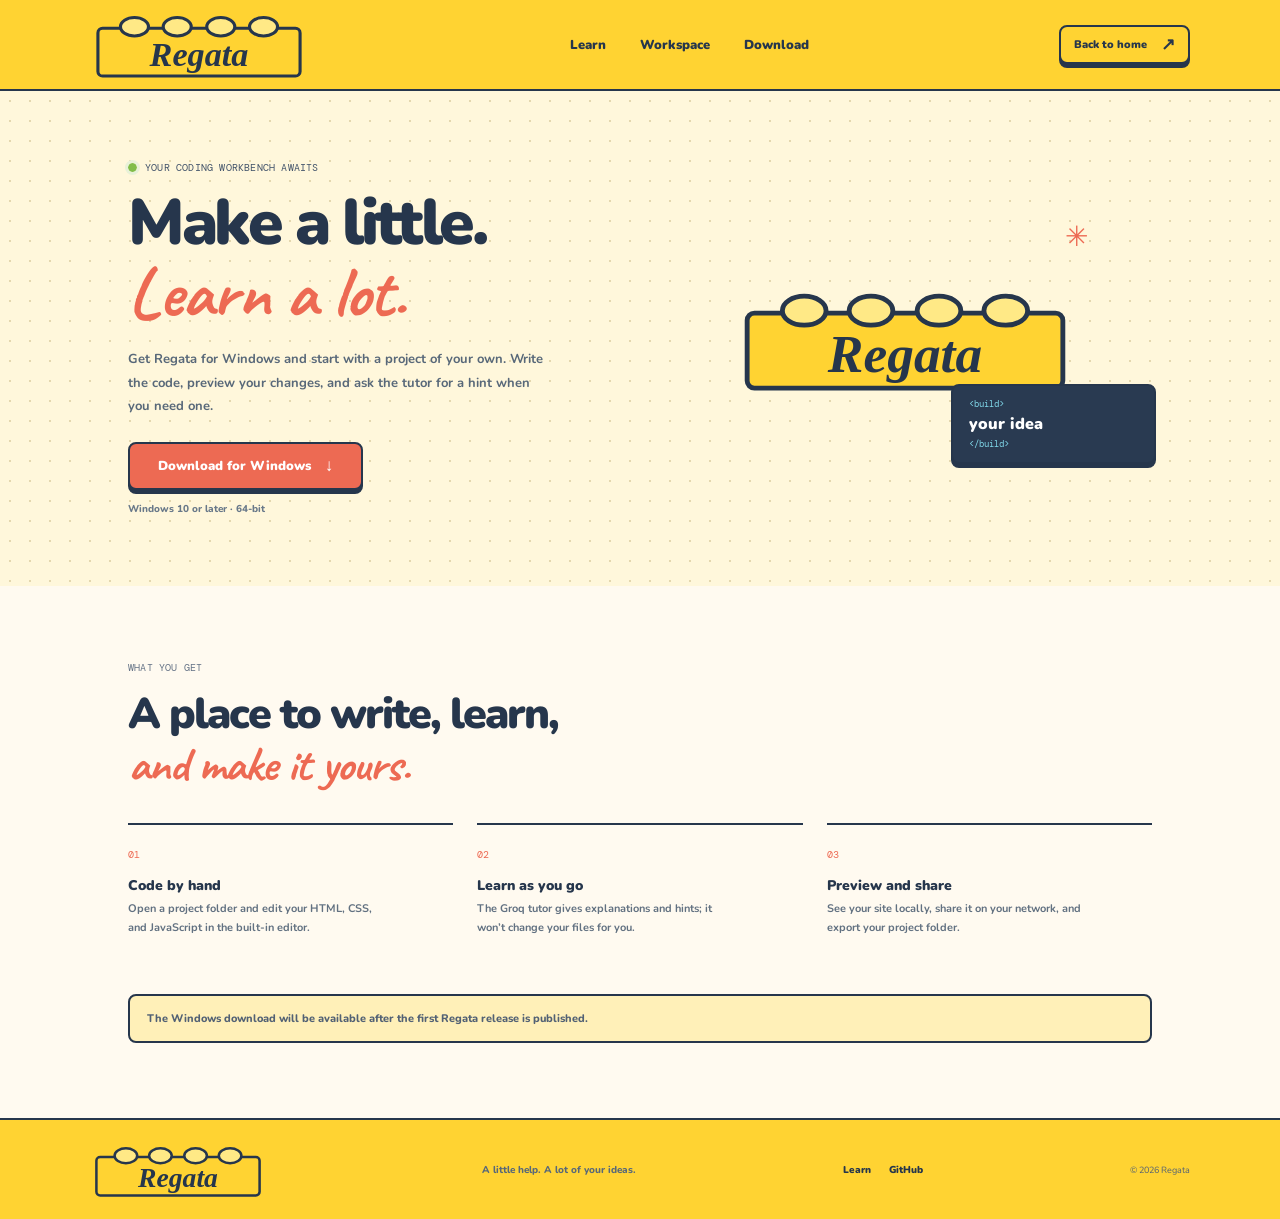
==== site/download.html @ 0239202b "Build Regata coding workspace and public site Co-authored-by: Copilot <223556219+Copilot@users.norep" ====
<!doctype html>
<html lang="en">
<head>
  <meta charset="utf-8">
  <meta name="viewport" content="width=device-width, initial-scale=1">
  <meta name="theme-color" content="#ffd332">
  <meta name="description" content="Download Regata for Windows and start learning by building real web projects.">
  <title>Download Regata</title>
  <link rel="icon" href="regata-mark.svg" type="image/svg+xml">
  <link rel="stylesheet" href="styles.css">
  <script src="site.js" defer></script>
</head>
<body>
  <header class="topbar">
    <a class="brand" href="index.html" aria-label="Regata home"><img src="regata-mark.svg" alt=""></a>
    <nav aria-label="Main navigation"><a href="index.html#learn">Learn</a><a href="index.html#workspace">Workspace</a><a href="download.html" aria-current="page">Download</a></nav>
    <a class="button button-small" href="index.html">Back to home <span aria-hidden="true">↗</span></a>
  </header>
  <main>
    <section class="download-hero">
      <div>
        <p class="eyebrow"><span class="status-dot"></span> Your coding workbench awaits</p>
        <h1>Make a little.<br><span class="accent-script">Learn a lot.</span></h1>
        <p class="download-intro">Get Regata for Windows and start with a project of your own. Write the code, preview your changes, and ask the tutor for a hint when you need one.</p>
        <a class="button button-coral download-button" data-release-link href="#download-note">Download for Windows <span aria-hidden="true">↓</span></a>
        <p class="download-meta">Windows 10 or later · 64-bit</p>
      </div>
      <div class="download-brick-art" aria-hidden="true">
        <img src="regata-mark.svg" alt="">
        <div class="download-code"><span>&lt;build&gt;</span><b>your idea</b><span>&lt;/build&gt;</span></div>
        <span class="download-spark">✳</span>
      </div>
    </section>
    <section class="download-details">
      <p class="eyebrow eyebrow-dark">What you get</p>
      <h2>A place to write, learn,<br><span class="accent-script">and make it yours.</span></h2>
      <div class="download-grid">
        <article><b>01</b><h3>Code by hand</h3><p>Open a project folder and edit your HTML, CSS, and JavaScript in the built-in editor.</p></article>
        <article><b>02</b><h3>Learn as you go</h3><p>The Groq tutor gives explanations and hints; it won’t change your files for you.</p></article>
        <article><b>03</b><h3>Preview and share</h3><p>See your site locally, share it on your network, and export your project folder.</p></article>
      </div>
      <p class="download-note" id="download-note" data-download-note>The Windows download will be available after the first Regata release is published.</p>
    </section>
  </main>
  <footer class="footer">
    <a class="brand" href="index.html" aria-label="Regata home"><img src="regata-mark.svg" alt=""></a>
    <p>A little help. A lot of your ideas.</p>
    <div><a href="index.html">Learn</a><a href="https://github.com/">GitHub</a></div>
    <small>© <span data-year></span> Regata</small>
  </footer>
</body>
</html>
---- site/styles.css ----
@import url('https://fonts.googleapis.com/css2?family=Caveat:wght@600;700&family=DM+Mono:wght@400;500&family=Nunito:wght@400;600;700;800;900&display=swap');

:root {
  --ink: #26364c;
  --muted: #647284;
  --paper: #fffaf0;
  --yellow: #ffd332;
  --blue: #54c6e8;
  --coral: #ed6a53;
  --green: #9bd36c;
  --line: #dcd7ca;
  --body: "Nunito", "Segoe UI", sans-serif;
  --code: "DM Mono", Consolas, monospace;
  --hand: "Caveat", "Segoe Print", cursive;
}

* { box-sizing: border-box; }
html { scroll-behavior: smooth; }
body { margin: 0; background: var(--paper); color: var(--ink); font-family: var(--body); -webkit-font-smoothing: antialiased; }
a { color: inherit; text-decoration: none; }
button, input { font: inherit; }
h1, h2, h3, p { margin-top: 0; }
.topbar { height: 91px; padding: 0 7%; display: flex; align-items: center; justify-content: space-between; gap: 25px; background: var(--yellow); border-bottom: 2px solid var(--ink); }
.brand { display: flex; align-items: center; flex: 0 0 230px; height: 80px; }
.brand img { display: block; width: 218px; height: 78px; object-fit: contain; }
.topbar nav { display: flex; align-items: center; gap: 34px; font-size: 13px; font-weight: 900; }
.topbar nav a:hover, .footer a:hover { color: var(--coral); }
.button { min-height: 48px; padding: 0 19px; display: inline-flex; align-items: center; justify-content: center; gap: 14px; border: 2px solid var(--ink); border-radius: 8px; background: var(--yellow); box-shadow: 0 4px 0 var(--ink); font-size: 13px; font-weight: 900; transition: transform .16s ease, box-shadow .16s ease; }
.button:hover { transform: translateY(2px); box-shadow: 0 2px 0 var(--ink); }
.button-small { min-height: 39px; padding: 0 13px; font-size: 11px; }
.button-coral { background: var(--coral); color: #fff; }
.button-yellow { background: var(--yellow); }
.button span { font-size: 17px; }
.hero { min-height: 615px; padding: 78px 9% 67px; display: grid; grid-template-columns: .95fr 1.05fr; align-items: center; gap: 42px; overflow: hidden; background-color: var(--paper); background-image: radial-gradient(#dfd8c6 1px, transparent 1px); background-size: 21px 21px; }
.hero-copy { max-width: 555px; }
.eyebrow { margin-bottom: 17px; display: flex; align-items: center; gap: 8px; color: #42536a; font: 10px var(--code); letter-spacing: .2px; text-transform: uppercase; }
.status-dot { width: 9px; height: 9px; border-radius: 50%; display: inline-block; background: #81bd4a; outline: 3px solid #e8f1d8; }
.hero h1, .download-hero h1 { margin: 0; font-size: clamp(46px, 5.3vw, 72px); font-weight: 900; line-height: 1.02; letter-spacing: -3.4px; }
.accent-script { color: var(--coral); font-family: var(--hand); font-size: 1.12em; font-weight: 700; letter-spacing: -1px; }
.hero-intro { max-width: 445px; margin: 22px 0 25px; color: #586879; font-size: 15px; font-weight: 700; line-height: 1.8; }
.hero-actions { display: flex; align-items: center; flex-wrap: wrap; gap: 21px; }
.text-link { font-size: 12px; font-weight: 900; }
.text-link span { margin-left: 5px; }
.hero-note { margin-top: 23px; color: #657384; font-size: 10px; font-weight: 800; }
.mini-studs { margin-right: 7px; color: #e5a900; letter-spacing: 1px; }
.workbench-art { min-height: 400px; position: relative; display: grid; place-items: center; }
.editor-card { z-index: 1; width: min(515px, 100%); overflow: hidden; border: 2px solid var(--ink); border-radius: 10px; background: #fff; box-shadow: 0 7px 0 var(--ink); }
.editor-chrome { height: 41px; padding: 0 13px; display: flex; align-items: center; gap: 15px; border-bottom: 1px solid #d6dbe0; background: #f9f8f2; color: #526174; font: 9px var(--code); }
.chrome-dots { display: flex; gap: 5px; }
.chrome-dots i { width: 9px; height: 9px; border: 1px solid var(--ink); border-radius: 50%; background: var(--coral); }
.chrome-dots i:nth-child(2) { background: var(--yellow); }
.chrome-dots i:nth-child(3) { background: var(--green); }
.save-state { margin-left: auto; color: #689149; }
.editor-body { min-height: 260px; display: grid; grid-template-columns: 128px 1fr; }
.file-rail { padding: 17px 11px; display: flex; flex-direction: column; gap: 13px; border-right: 1px solid #d6dbe0; background: #f7f7f2; color: #566578; font: 9px var(--code); }
.file-rail b { margin-bottom: 2px; color: #83909b; font-size: 8px; }
.file-rail span:first-of-type { color: #b94f3e; }
.rail-brick { margin-top: auto; padding: 8px 4px; border: 1px solid var(--ink); border-radius: 4px; background: #ffe98d; color: #b17800; text-align: center; font-size: 11px; letter-spacing: 2px; }
.code-sample { padding: 20px 14px; display: grid; grid-template-columns: 20px 1fr; align-content: start; gap: 12px 9px; background: #293a51; color: #eff5f5; font: 10px/1.6 var(--code); }
.line-no { color: #91a0b0; text-align: right; }
.code-sample code { font: inherit; }
.code-sample code i { color: #83d8ed; font-style: normal; }
.code-sample code em { color: #f8d66d; font-style: normal; }
.preview-strip { grid-column: 1 / -1; margin-top: 11px; padding: 11px 12px; display: grid; gap: 4px; border: 1px solid #53677d; border-radius: 6px; background: #35485f; }
.preview-strip span { margin-bottom: 2px; color: #bbcfde; font-size: 7px; }
.preview-strip strong { color: #fff; font: 800 17px var(--body); }
.preview-strip small { color: #c7d2dc; font: 9px var(--body); }
.tutor-note { position: absolute; z-index: 2; right: -15px; bottom: 12px; width: 280px; min-height: 67px; padding: 11px; display: flex; align-items: center; gap: 11px; border: 2px solid var(--ink); border-radius: 9px; background: #c4edfa; box-shadow: 0 4px 0 var(--ink); }
.tutor-face { width: 34px; height: 34px; display: grid; place-items: center; border: 2px solid var(--ink); border-radius: 50%; background: var(--yellow); font: 900 18px var(--body); }
.tutor-note b, .tutor-note small { display: block; }
.tutor-note b { font-size: 10px; }
.tutor-note small { margin-top: 3px; color: #516173; font-size: 9px; }
.floating-brick { position: absolute; padding: 7px 9px; border: 2px solid var(--ink); border-radius: 5px; background: var(--yellow); color: #a97909; font-size: 12px; letter-spacing: 2px; }
.brick-one { top: 21px; right: 3%; }
.brick-two { left: 3%; bottom: 52px; background: var(--coral); color: white; }
.burst { position: absolute; top: 42px; left: 12%; color: var(--coral); font-size: 28px; }
.promise-strip { min-height: 76px; padding: 14px 8%; display: flex; align-items: center; justify-content: space-around; gap: 15px; border-top: 2px solid var(--ink); border-bottom: 2px solid var(--ink); background: var(--yellow); }
.promise-strip p { margin: 0; font-size: 12px; font-weight: 900; text-align: center; }
.promise-strip span { color: var(--coral); font-size: 19px; }
.section { padding: 91px 9%; }
.section-heading { display: flex; align-items: flex-end; justify-content: space-between; gap: 34px; }
.eyebrow-dark { color: #667487; }
.section h2, .workspace-section h2, .download-details h2 { margin: 0; font-size: clamp(34px, 4vw, 49px); font-weight: 900; line-height: 1.1; letter-spacing: -2px; }
.section-copy { width: 315px; margin: 0 0 5px; color: #5f6e7c; font-size: 12px; font-weight: 700; line-height: 1.8; }
.lesson-grid { margin-top: 39px; display: grid; grid-template-columns: repeat(3, 1fr); gap: 17px; }
.lesson-card { min-height: 307px; padding: 19px; border: 2px solid var(--ink); border-radius: 10px; box-shadow: 0 4px 0 var(--ink); }
.lesson-yellow { background: #ffeda7; }
.lesson-blue { background: #c5effa; }
.lesson-green { background: #d4edbb; }
.lesson-number { display: block; color: #566477; font: 8px var(--code); }
.lesson-shape { width: 70px; height: 68px; margin: 21px 0 19px; display: grid; place-items: center; border: 2px solid var(--ink); border-radius: 8px; box-shadow: 0 4px 0 var(--ink); color: var(--ink); font-size: 27px; font-weight: 900; }
.shape-yellow { background: var(--yellow); }
.shape-blue { background: var(--blue); }
.shape-green { background: var(--green); }
.lesson-card h3 { margin: 0 0 7px; font-size: 16px; font-weight: 900; }
.lesson-card p { min-height: 44px; margin-bottom: 14px; color: #566477; font-size: 11px; font-weight: 700; line-height: 1.65; }
.lesson-card a { font-size: 10px; font-weight: 900; }
.lesson-card a span { margin-left: 5px; color: var(--coral); }
.workspace-section { padding: 79px 9%; display: grid; grid-template-columns: .9fr 1.1fr; align-items: center; gap: 70px; background: #293a51; color: #fffaf0; }
.workspace-section .eyebrow { color: #dce5eb; }
.workspace-section .accent-script { color: #ffd951; }
.workspace-copy > p:not(.eyebrow) { max-width: 410px; margin: 20px 0 23px; color: #d6e0e5; font-size: 12px; font-weight: 700; line-height: 1.85; }
.feature-list { border-top: 1px solid #788493; }
.feature-list article { min-height: 79px; display: flex; align-items: center; gap: 13px; border-bottom: 1px solid #788493; }
.feature-icon { width: 37px; height: 37px; flex: 0 0 37px; display: grid; place-items: center; border: 2px solid #192c43; border-radius: 7px; color: var(--ink); font-size: 15px; font-weight: 900; }
.icon-blue { background: var(--blue); }
.icon-coral { background: #ff9986; }
.icon-green { background: var(--green); }
.icon-yellow { background: var(--yellow); }
.feature-list h3 { margin: 0 0 3px; color: white; font-size: 12px; font-weight: 900; }
.feature-list p { margin: 0; color: #c5d1d8; font-size: 10px; font-weight: 600; }
.closing { min-height: 355px; padding: 68px 20px; position: relative; overflow: hidden; background: #f4a28e; text-align: center; }
.closing .eyebrow { justify-content: center; }
.closing h2 { margin: 0 0 23px; font-size: clamp(37px, 5vw, 54px); font-weight: 900; line-height: 1.05; letter-spacing: -2px; }
.closing-brick { width: 120px; margin: 0 auto 15px; padding: 6px; border: 2px solid var(--ink); border-radius: 4px; background: var(--yellow); color: #ad7b04; font-size: 10px; letter-spacing: 4px; }
.footer { min-height: 101px; padding: 15px 7%; display: flex; align-items: center; justify-content: space-between; gap: 20px; background: var(--yellow); border-top: 2px solid var(--ink); }
.footer .brand { height: 67px; flex-basis: 185px; }
.footer .brand img { width: 176px; height: 65px; }
.footer p { margin: 0; color: #586879; font-size: 10px; font-weight: 800; }
.footer > div { display: flex; gap: 18px; font-size: 10px; font-weight: 900; }
.footer small { color: #526174; font-size: 9px; }

.download-hero { min-height: 470px; padding: 70px 10%; display: grid; grid-template-columns: 1fr 1fr; align-items: center; gap: 36px; overflow: hidden; background-color: #fff7db; background-image: radial-gradient(#e4d7ae 1px, transparent 1px); background-size: 20px 20px; }
.download-hero h1 { font-size: clamp(45px, 5vw, 66px); }
.download-intro { max-width: 420px; margin: 19px 0 23px; color: #586879; font-size: 13px; font-weight: 700; line-height: 1.8; }
.download-button { min-width: 235px; }
.download-meta { margin: 12px 0 0; color: #687889; font-size: 10px; font-weight: 800; }
.download-brick-art { min-height: 260px; position: relative; display: grid; place-items: center; }
.download-brick-art > img { width: min(340px, 90%); height: auto; }
.download-code { width: 205px; padding: 12px 16px; position: absolute; right: -4px; bottom: 4px; display: grid; gap: 3px; border: 2px solid var(--ink); border-radius: 8px; background: #293a51; box-shadow: 0 4px 0 var(--ink); font: 9px var(--code); }
.download-code span { color: #80d8ea; }
.download-code b { color: #fff; font: 900 16px var(--body); }
.download-spark { position: absolute; top: 10px; right: 13%; color: var(--coral); font-size: 28px; }
.download-details { padding: 75px 10%; background: var(--paper); }
.download-details h2 { font-size: 43px; }
.download-grid { margin-top: 32px; display: grid; grid-template-columns: repeat(3, 1fr); gap: 24px; }
.download-grid article { min-height: 145px; padding: 17px 0; border-top: 2px solid var(--ink); }
.download-grid article > b { color: var(--coral); font: 10px var(--code); }
.download-grid h3 { margin: 12px 0 5px; font-size: 14px; font-weight: 900; }
.download-grid p { max-width: 260px; margin: 0; color: #627181; font-size: 11px; font-weight: 700; line-height: 1.7; }
.download-note { margin: 26px 0 0; padding: 14px 17px; border: 2px solid var(--ink); border-radius: 8px; background: #fff0b8; color: #526174; font-size: 11px; font-weight: 800; line-height: 1.6; }

@media (max-width: 900px) {
  .topbar { padding: 0 4%; }
  .brand { flex-basis: 180px; }
  .brand img { width: 175px; }
  .hero { padding: 62px 6%; gap: 20px; }
  .hero h1 { font-size: 55px; }
  .section { padding: 72px 6%; }
  .workspace-section { padding: 70px 6%; gap: 35px; }
}
@media (max-width: 650px) {
  .topbar { height: 76px; padding: 0 4%; gap: 8px; }
  .brand { height: 70px; flex: 0 0 130px; }
  .brand img { width: 128px; height: 65px; }
  .topbar nav { gap: 12px; font-size: 10px; }
  .topbar nav a:nth-child(2) { display: none; }
  .topbar > .button { min-height: 34px; padding: 0 9px; gap: 5px; font-size: 9px; }
  .hero { padding: 54px 7% 42px; grid-template-columns: 1fr; }
  .hero h1, .download-hero h1 { font-size: 51px; }
  .hero-intro { font-size: 13px; }
  .workbench-art { min-height: 335px; margin-top: 3px; }
  .editor-body { grid-template-columns: 103px 1fr; }
  .editor-card { width: 100%; }
  .tutor-note { right: 0; bottom: 0; width: 250px; }
  .brick-one { right: 1%; }
  .brick-two { left: 1%; bottom: 42px; }
  .promise-strip { padding: 11px 5%; gap: 8px; }
  .promise-strip p { font-size: 9px; }
  .promise-strip span { font-size: 13px; flex: 0 0 auto; }
  .section { padding: 59px 7%; }
  .section-heading { align-items: flex-start; flex-direction: column; gap: 13px; }
  .section h2, .workspace-section h2, .download-details h2 { font-size: 36px; }
  .section-copy { width: auto; font-size: 11px; }
  .lesson-grid, .download-grid { grid-template-columns: 1fr; gap: 13px; }
  .lesson-card { min-height: 280px; }
  .lesson-card p { min-height: 0; }
  .workspace-section { grid-template-columns: 1fr; gap: 33px; padding: 58px 7%; }
  .closing { min-height: 320px; padding: 58px 15px; }
  .closing h2 { font-size: 39px; }
  .footer { min-height: 135px; flex-wrap: wrap; gap: 10px 15px; }
  .footer .brand { flex-basis: 140px; }
  .footer .brand img { width: 135px; }
  .footer p { order: 2; width: 100%; }
  .footer > div { margin-left: auto; }
  .footer small { width: 100%; }
  .download-hero { padding: 56px 7% 34px; grid-template-columns: 1fr; gap: 4px; }
  .download-intro { font-size: 12px; }
  .download-brick-art { min-height: 245px; }
  .download-code { right: 0; }
  .download-details { padding: 57px 7%; }
  .download-grid { margin-top: 22px; }
  .download-grid article { min-height: 0; }
}
@media (prefers-reduced-motion: reduce) {
  *, *::before, *::after { scroll-behavior: auto !important; transition-duration: .01ms !important; }
}
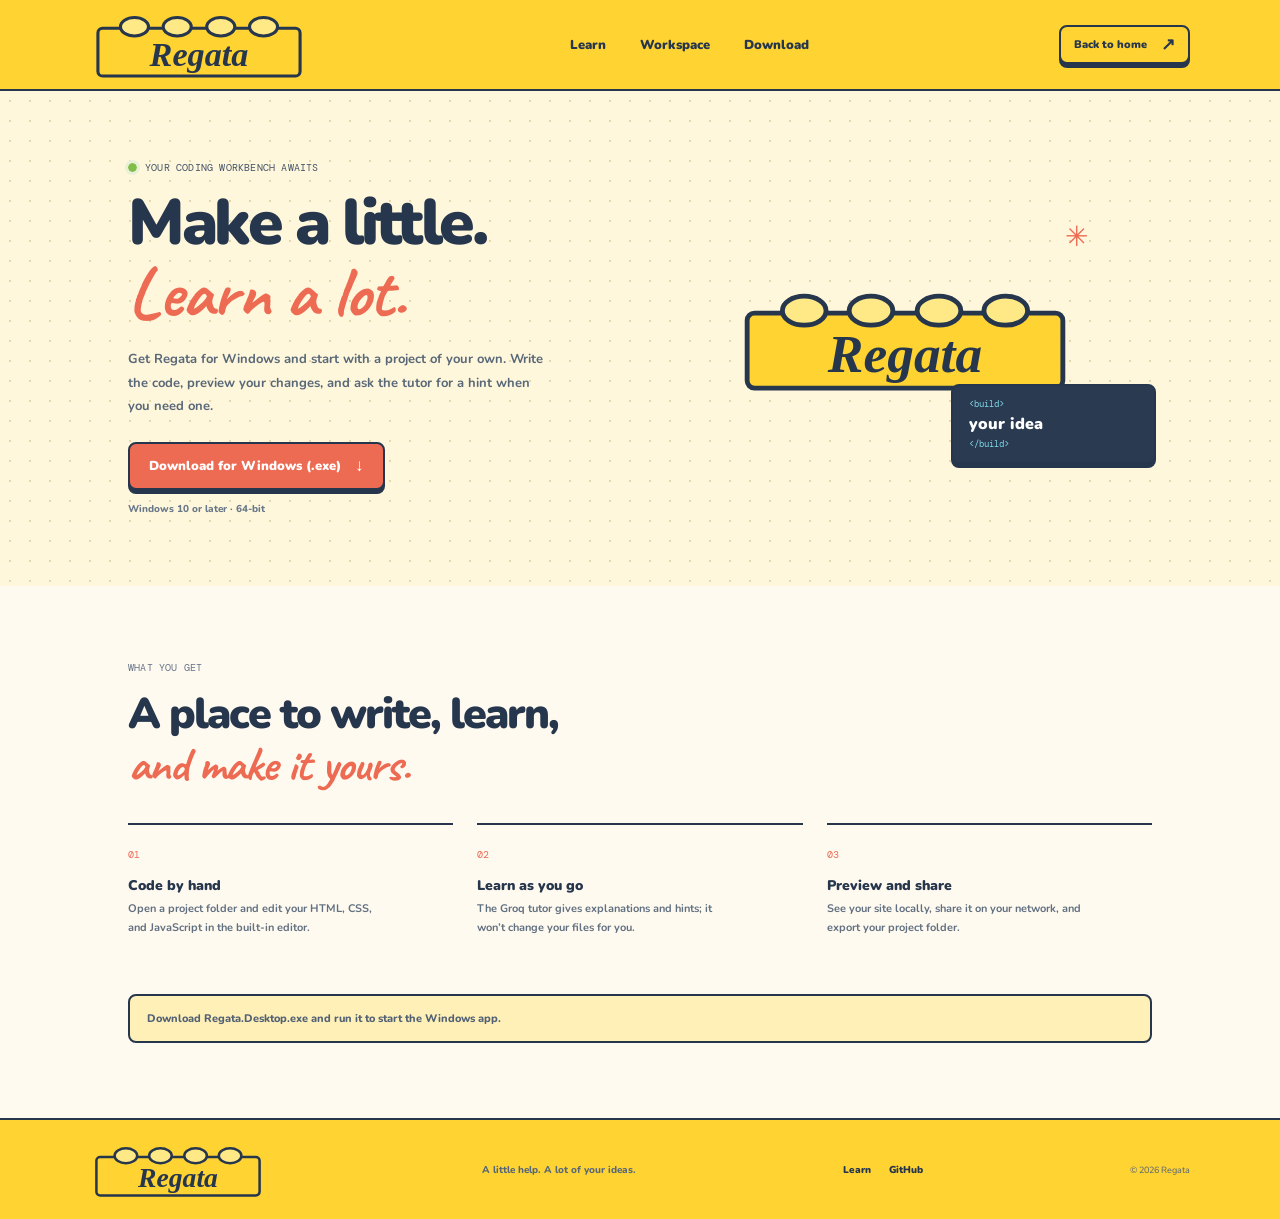
==== commit da541e52: "Download Regata as a standalone executable Co-authored-by: Copilot <223556219+Copilot@users.noreply." ====
--- a/site/download.html
+++ b/site/download.html
@@ -22,7 +22,7 @@
         <p class="eyebrow"><span class="status-dot"></span> Your coding workbench awaits</p>
         <h1>Make a little.<br><span class="accent-script">Learn a lot.</span></h1>
         <p class="download-intro">Get Regata for Windows and start with a project of your own. Write the code, preview your changes, and ask the tutor for a hint when you need one.</p>
-        <a class="button button-coral download-button" data-release-link href="#download-note">Download for Windows <span aria-hidden="true">↓</span></a>
+        <a class="button button-coral download-button" data-release-link href="https://github.com/Scomputing-dev/Regata/releases/latest/download/Regata.Desktop.exe">Download for Windows (.exe) <span aria-hidden="true">↓</span></a>
         <p class="download-meta">Windows 10 or later · 64-bit</p>
       </div>
       <div class="download-brick-art" aria-hidden="true">
@@ -39,7 +39,7 @@
         <article><b>02</b><h3>Learn as you go</h3><p>The Groq tutor gives explanations and hints; it won’t change your files for you.</p></article>
         <article><b>03</b><h3>Preview and share</h3><p>See your site locally, share it on your network, and export your project folder.</p></article>
       </div>
-      <p class="download-note" id="download-note" data-download-note>The Windows download will be available after the first Regata release is published.</p>
+      <p class="download-note" id="download-note" data-download-note>Download Regata.Desktop.exe and run it to start the Windows app.</p>
     </section>
   </main>
   <footer class="footer">
